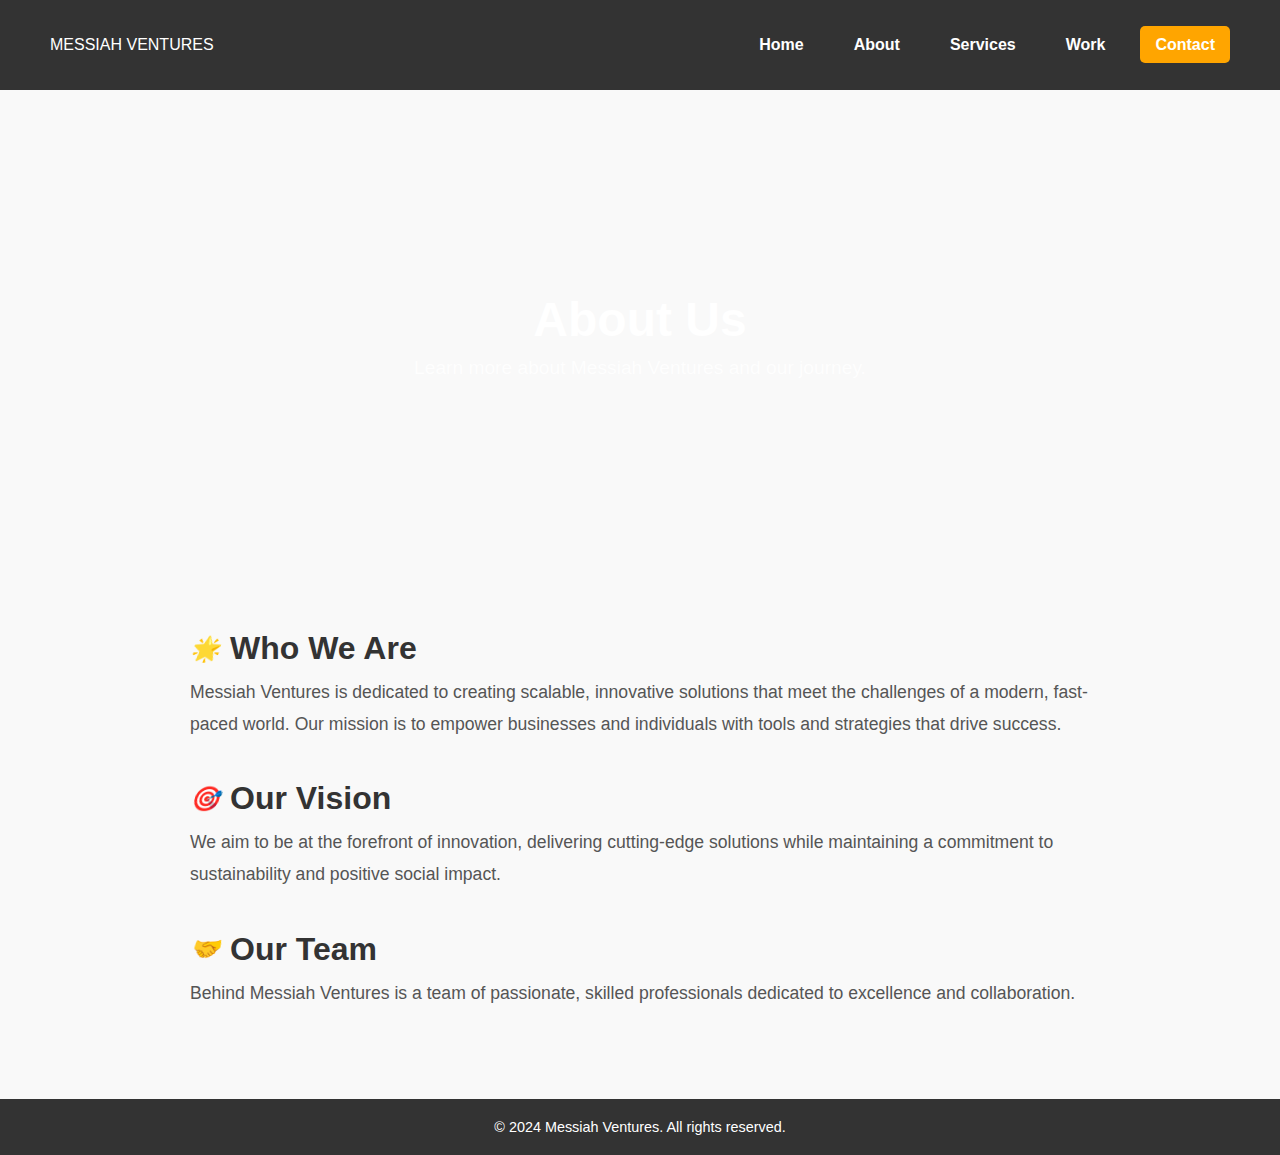
==== about.html @ 1e589e47 "Update about.html" ====
<!DOCTYPE html>
<html lang="en">
<head>
    <meta charset="UTF-8">
    <meta name="viewport" content="width=device-width, initial-scale=1.0">
    <title>About - Messiah Ventures</title>
    <style>
        /* General Styles */
        body {
            font-family: 'Poppins', sans-serif;
            margin: 0;
            padding: 0;
            color: #333;
            background-color: #f9f9f9;
        }

        h1, h2, p {
            margin: 0;
        }

        a {
            text-decoration: none;
            color: inherit;
        }

        /* Navbar */
        .navbar {
            display: flex;
            justify-content: space-between;
            align-items: center;
            padding: 20px 50px;
            background-color: #333;
            color: white;
        }

        .nav-links {
            list-style: none;
            display: flex;
            gap: 20px;
        }

        .nav-links li {
            margin: 0;
        }

        .nav-links a {
            color: white;
            font-weight: 600;
            padding: 10px 15px;
            border-radius: 5px;
            transition: background-color 0.3s;
        }

        .nav-links a:hover {
            background-color: rgba(255, 255, 255, 0.2);
        }

        .contact-button {
            background-color: orange;
            color: black;
            font-weight: 700;
        }

        .contact-button:hover {
            background-color: darkorange;
        }

        /* About Banner */
        .about-banner {
            background: url('crypto.jpeg') no-repeat center center/cover;
            height: 50vh;
            display: flex;
            align-items: center;
            justify-content: center;
            color: white;
            text-align: center;
            padding: 20px;
        }

        .about-banner .banner-content h1 {
            font-size: 3rem;
            font-weight: 700;
            margin-bottom: 10px;
        }

        .about-banner .banner-content p {
            font-size: 1.2rem;
            opacity: 0.9;
        }

        /* About Content */
        .about-content {
            padding: 50px 20px;
            max-width: 900px;
            margin: 0 auto;
        }

        .content-block {
            margin-bottom: 40px;
            text-align: left;
        }

        .content-block h2 {
            font-size: 2rem;
            color: #333;
            margin-bottom: 10px;
            display: flex;
            align-items: center;
            gap: 10px;
        }

        .content-block p {
            font-size: 1.1rem;
            line-height: 1.8;
            color: #555;
        }

        /* Icon Style */
        .icon {
            font-size: 1.5rem;
            color: orange;
            vertical-align: middle;
        }

        /* Footer */
        footer {
            text-align: center;
            padding: 20px;
            background-color: #333;
            color: white;
            font-size: 0.9em;
        }
    </style>
</head>
<body>
    <header>
        <nav class="navbar">
            <div class="logo">MESSIAH VENTURES</div>
            <ul class="nav-links">
                <li><a href="index.html">Home</a></li>
                <li><a href="about.html" class="active">About</a></li>
                <li><a href="services.html">Services</a></li>
                <li><a href="work.html">Work</a></li>
                <li><a href="contact.html" class="contact-button">Contact</a></li>
            </ul>
        </nav>
    </header>
    <section class="about-banner">
        <div class="banner-content">
            <h1>About Us</h1>
            <p>Learn more about Messiah Ventures and our journey.</p>
        </div>
    </section>
    <main>
        <section class="about-content">
            <div class="content-block">
                <h2><i class="icon">🌟</i> Who We Are</h2>
                <p>
                    Messiah Ventures is dedicated to creating scalable, innovative solutions that meet the challenges of a modern, fast-paced world.
                    Our mission is to empower businesses and individuals with tools and strategies that drive success.
                </p>
            </div>
            <div class="content-block">
                <h2><i class="icon">🎯</i> Our Vision</h2>
                <p>
                    We aim to be at the forefront of innovation, delivering cutting-edge solutions while maintaining a commitment to sustainability and positive social impact.
                </p>
            </div>
            <div class="content-block">
                <h2><i class="icon">🤝</i> Our Team</h2>
                <p>
                    Behind Messiah Ventures is a team of passionate, skilled professionals dedicated to excellence and collaboration.
                </p>
            </div>
        </section>
    </main>
    <footer>
        <p>&copy; 2024 Messiah Ventures. All rights reserved.</p>
    </footer>
</body>
</html>
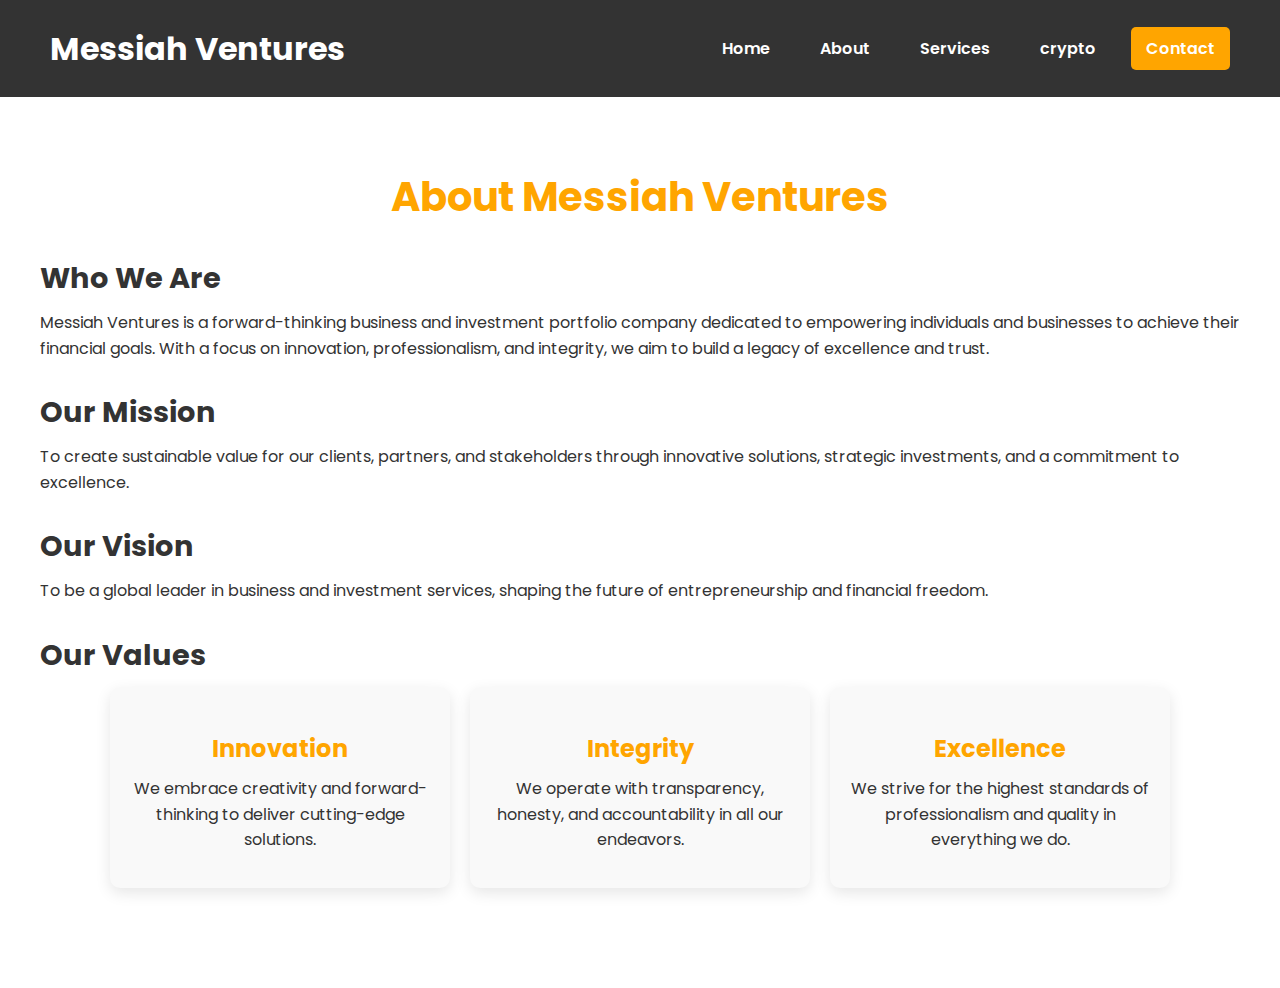
==== commit a8ca6ff8: "Update about.html" ====
--- a/about.html
+++ b/about.html
@@ -3,7 +3,8 @@
 <head>
     <meta charset="UTF-8">
     <meta name="viewport" content="width=device-width, initial-scale=1.0">
-    <title>About - Messiah Ventures</title>
+    <title>About Us</title>
+    <link href="https://fonts.googleapis.com/css2?family=Poppins:wght@400;600;700&display=swap" rel="stylesheet">
     <style>
         /* General Styles */
         body {
@@ -11,7 +12,6 @@
             margin: 0;
             padding: 0;
             color: #333;
-            background-color: #f9f9f9;
         }
 
         h1, h2, p {
@@ -20,7 +20,11 @@
 
         a {
             text-decoration: none;
-            color: inherit;
+            color: orange;
+        }
+
+        a:hover {
+            color: darkorange;
         }
 
         /* Navbar */
@@ -53,129 +57,118 @@
 
         .nav-links a:hover {
             background-color: rgba(255, 255, 255, 0.2);
+            color: white;
         }
 
+        .about-container {
+            max-width: 1200px;
+            margin: 50px auto;
+            padding: 20px;
+            text-align: center;
+        }
+
+        .about-container h1 {
+            font-size: 2.5rem;
+            margin-bottom: 20px;
+            color: orange;
+        }
+
+        .about-section {
+            margin: 30px 0;
+            text-align: left;
+        }
+
+        .about-section h2 {
+            font-size: 1.8rem;
+            margin-bottom: 10px;
+            color: #333;
+        }
+
+        .about-section p {
+            font-size: 1rem;
+            line-height: 1.6rem;
+            margin-bottom: 15px;
+        }
+
+        .about-values {
+            display: flex;
+            flex-wrap: wrap;
+            gap: 20px;
+            justify-content: center;
+        }
+
+        .value-box {
+            background-color: #f9f9f9;
+            padding: 20px;
+            border-radius: 10px;
+            box-shadow: 0 5px 15px rgba(0, 0, 0, 0.1);
+            flex: 1 1 300px;
+            max-width: 300px;
+            text-align: center;
+        }
+
+        .value-box h3 {
+            font-size: 1.5rem;
+            margin-bottom: 10px;
+            color: orange;
+        }
+
+        .value-box p {
+            font-size: 1rem;
+        }
         .contact-button {
             background-color: orange;
             color: black;
             font-weight: 700;
         }
-
+        
         .contact-button:hover {
             background-color: darkorange;
-        }
-
-        /* About Banner */
-        .about-banner {
-            background: url('crypto.jpeg') no-repeat center center/cover;
-            height: 50vh;
-            display: flex;
-            align-items: center;
-            justify-content: center;
-            color: white;
-            text-align: center;
-            padding: 20px;
-        }
-
-        .about-banner .banner-content h1 {
-            font-size: 3rem;
-            font-weight: 700;
-            margin-bottom: 10px;
-        }
-
-        .about-banner .banner-content p {
-            font-size: 1.2rem;
-            opacity: 0.9;
-        }
-
-        /* About Content */
-        .about-content {
-            padding: 50px 20px;
-            max-width: 900px;
-            margin: 0 auto;
-        }
-
-        .content-block {
-            margin-bottom: 40px;
-            text-align: left;
-        }
-
-        .content-block h2 {
-            font-size: 2rem;
-            color: #333;
-            margin-bottom: 10px;
-            display: flex;
-            align-items: center;
-            gap: 10px;
-        }
-
-        .content-block p {
-            font-size: 1.1rem;
-            line-height: 1.8;
-            color: #555;
-        }
-
-        /* Icon Style */
-        .icon {
-            font-size: 1.5rem;
-            color: orange;
-            vertical-align: middle;
-        }
-
-        /* Footer */
-        footer {
-            text-align: center;
-            padding: 20px;
-            background-color: #333;
-            color: white;
-            font-size: 0.9em;
         }
     </style>
 </head>
 <body>
-    <header>
-        <nav class="navbar">
-            <div class="logo">MESSIAH VENTURES</div>
-            <ul class="nav-links">
-                <li><a href="index.html">Home</a></li>
-                <li><a href="about.html" class="active">About</a></li>
-                <li><a href="services.html">Services</a></li>
-                <li><a href="work.html">Work</a></li>
-                <li><a href="contact.html" class="contact-button">Contact</a></li>
-            </ul>
-        </nav>
-    </header>
-    <section class="about-banner">
-        <div class="banner-content">
-            <h1>About Us</h1>
-            <p>Learn more about Messiah Ventures and our journey.</p>
+    <div class="navbar">
+        <h1>Messiah Ventures</h1>
+        <ul class="nav-links">
+            <li><a href="index.html">Home</a></li>
+            <li><a href="about.html">About</a></li>
+            <li><a href="services.html">Services</a></li>
+            <li><a href="crypto.html">crypto</a></li>
+            <li><a href="contact.html" class="contact-button">Contact</a></li>
+        </ul>
+    </div>
+    <div class="about-container">
+        <h1>About Messiah Ventures</h1>
+        <div class="about-section">
+            <h2>Who We Are</h2>
+            <p>Messiah Ventures is a forward-thinking business and investment portfolio company dedicated to empowering individuals and businesses to achieve their financial goals. With a focus on innovation, professionalism, and integrity, we aim to build a legacy of excellence and trust.</p>
         </div>
-    </section>
-    <main>
-        <section class="about-content">
-            <div class="content-block">
-                <h2><i class="icon">🌟</i> Who We Are</h2>
-                <p>
-                    Messiah Ventures is dedicated to creating scalable, innovative solutions that meet the challenges of a modern, fast-paced world.
-                    Our mission is to empower businesses and individuals with tools and strategies that drive success.
-                </p>
+        <div class="about-section">
+            <h2>Our Mission</h2>
+            <p>To create sustainable value for our clients, partners, and stakeholders through innovative solutions, strategic investments, and a commitment to excellence.</p>
+        </div>
+        <div class="about-section">
+            <h2>Our Vision</h2>
+            <p>To be a global leader in business and investment services, shaping the future of entrepreneurship and financial freedom.</p>
+        </div>
+        <div class="about-section">
+            <h2>Our Values</h2>
+            <div class="about-values">
+                <div class="value-box">
+                    <h3>Innovation</h3>
+                    <p>We embrace creativity and forward-thinking to deliver cutting-edge solutions.</p>
+                </div>
+                <div class="value-box">
+                    <h3>Integrity</h3>
+                    <p>We operate with transparency, honesty, and accountability in all our endeavors.</p>
+                </div>
+                <div class="value-box">
+                    <h3>Excellence</h3>
+                    <p>We strive for the highest standards of professionalism and quality in everything we do.</p>
+                </div>
             </div>
-            <div class="content-block">
-                <h2><i class="icon">🎯</i> Our Vision</h2>
-                <p>
-                    We aim to be at the forefront of innovation, delivering cutting-edge solutions while maintaining a commitment to sustainability and positive social impact.
-                </p>
-            </div>
-            <div class="content-block">
-                <h2><i class="icon">🤝</i> Our Team</h2>
-                <p>
-                    Behind Messiah Ventures is a team of passionate, skilled professionals dedicated to excellence and collaboration.
-                </p>
-            </div>
-        </section>
-    </main>
-    <footer>
-        <p>&copy; 2024 Messiah Ventures. All rights reserved.</p>
-    </footer>
+        </div>
+    </div>
 </body>
 </html>
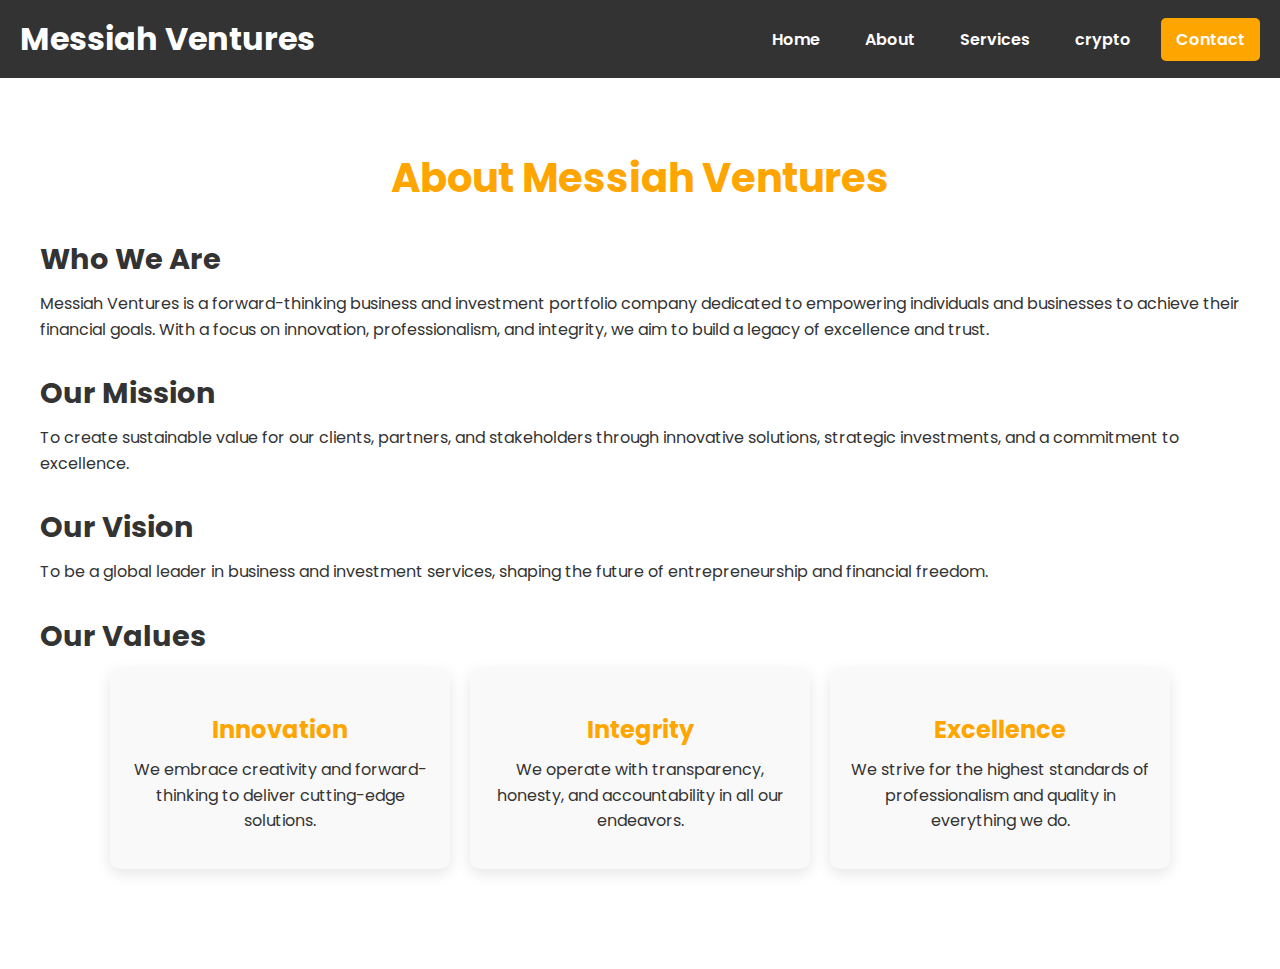
==== commit 8d843373: "Update about.html" ====
--- a/about.html
+++ b/about.html
@@ -125,7 +125,107 @@
         .contact-button:hover {
             background-color: darkorange;
         }
-    </style>
+    
+/* Responsive Design with Media Queries */
+@media (max-width: 1024px) {
+    .hero-content h1 {
+        font-size: 2rem;
+    }
+    .service-box {
+        flex: 1 1 calc(50% - 20px);
+        max-width: calc(50% - 20px);
+    }
+}
+
+@media (max-width: 768px) {
+    .hero {
+        height: 60vh;
+    }
+    .hero-content h1 {
+        font-size: 1.8rem;
+    }
+    .service-box {
+        flex: 1 1 100%;
+        max-width: 100%;
+    }
+    .navbar {
+        flex-direction: column;
+        align-items: flex-start;
+        padding: 10px;
+    }
+    .nav-links {
+        flex-direction: column;
+        gap: 10px;
+    }
+}
+        /* Navbar General Styles */
+.navbar {
+    display: flex;
+    justify-content: space-between;
+    align-items: center;
+    padding: 15px 20px;
+    background-color: #333;
+    color: white;
+    flex-wrap: wrap; /* Allow wrapping for small screens */
+}
+
+.nav-links {
+    list-style: none;
+    display: flex;
+    gap: 15px;
+    flex-wrap: wrap; /* Wrap links for smaller screens */
+    margin: 0;
+    padding: 0;
+}
+
+.nav-links a {
+    color: white;
+    font-weight: 600;
+    padding: 10px 15px;
+    border-radius: 5px;
+    text-decoration: none;
+    transition: background-color 0.3s;
+}
+
+.nav-links a:hover {
+    background-color: rgba(255, 255, 255, 0.2);
+}
+
+.contact-button {
+    background-color: orange;
+    color: black;
+    font-weight: 700;
+    padding: 10px 15px;
+    border-radius: 5px;
+}
+
+.contact-button:hover {
+    background-color: darkorange;
+}
+
+/* Responsive Navbar */
+@media (max-width: 768px) {
+    .navbar {
+        flex-direction: column; /* Stack navbar items vertically */
+        align-items: flex-start; /* Align links to the left */
+        padding: 10px;
+    }
+
+    .nav-links {
+        flex-direction: column; /* Stack links vertically */
+        width: 100%; /* Take full width */
+    }
+
+    .nav-links a {
+        display: block; /* Ensure links are block-level */
+        width: 100%; /* Make them stretch across the navbar */
+        text-align: left; /* Align text to the left */
+        padding: 10px;
+    }
+}
+
+
+</style>
 </head>
 <body>
     <div class="navbar">
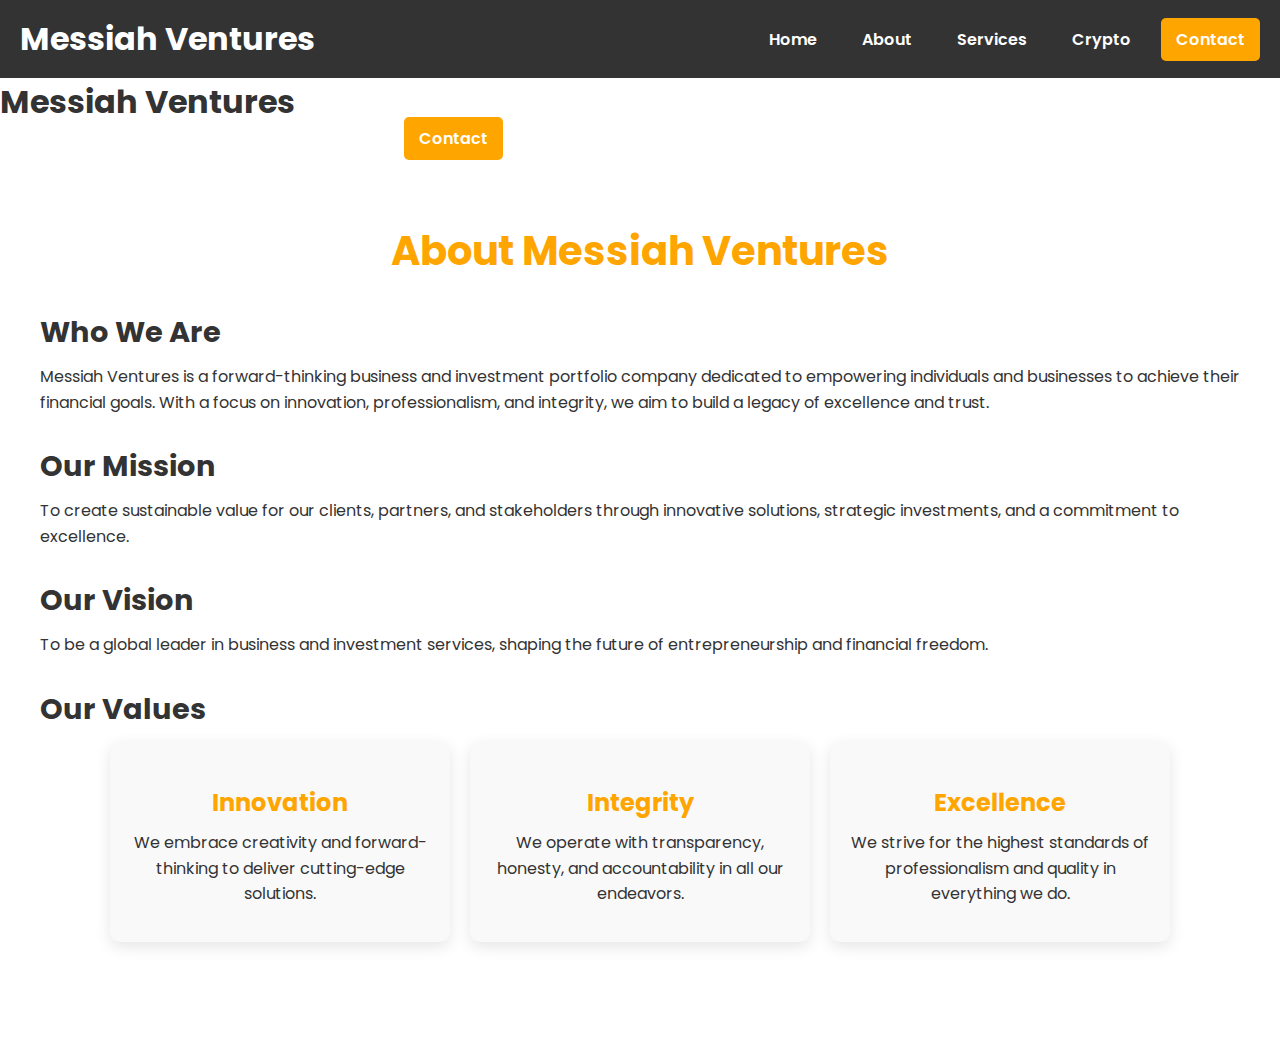
==== commit 3255cccd: "Update about.html" ====
--- a/about.html
+++ b/about.html
@@ -126,39 +126,7 @@
             background-color: darkorange;
         }
     
-/* Responsive Design with Media Queries */
-@media (max-width: 1024px) {
-    .hero-content h1 {
-        font-size: 2rem;
-    }
-    .service-box {
-        flex: 1 1 calc(50% - 20px);
-        max-width: calc(50% - 20px);
-    }
-}
-
-@media (max-width: 768px) {
-    .hero {
-        height: 60vh;
-    }
-    .hero-content h1 {
-        font-size: 1.8rem;
-    }
-    .service-box {
-        flex: 1 1 100%;
-        max-width: 100%;
-    }
-    .navbar {
-        flex-direction: column;
-        align-items: flex-start;
-        padding: 10px;
-    }
-    .nav-links {
-        flex-direction: column;
-        gap: 10px;
-    }
-}
-        /* Navbar General Styles */
+/* Navbar General Styles */
 .navbar {
     display: flex;
     justify-content: space-between;
@@ -166,14 +134,12 @@
     padding: 15px 20px;
     background-color: #333;
     color: white;
-    flex-wrap: wrap; /* Allow wrapping for small screens */
 }
 
 .nav-links {
     list-style: none;
     display: flex;
     gap: 15px;
-    flex-wrap: wrap; /* Wrap links for smaller screens */
     margin: 0;
     padding: 0;
 }
@@ -195,40 +161,63 @@
     background-color: orange;
     color: black;
     font-weight: 700;
-    padding: 10px 15px;
-    border-radius: 5px;
 }
 
 .contact-button:hover {
     background-color: darkorange;
 }
 
-/* Responsive Navbar */
+/* Hamburger Button */
+.hamburger {
+    display: none;
+    background: none;
+    border: none;
+    color: white;
+    font-size: 1.5rem;
+    cursor: pointer;
+}
+
+/* Responsive Styles */
 @media (max-width: 768px) {
-    .navbar {
-        flex-direction: column; /* Stack navbar items vertically */
-        align-items: flex-start; /* Align links to the left */
+    .hamburger {
+        display: block; /* Show hamburger menu on mobile */
+    }
+
+    .nav-links {
+        display: none; /* Hide links initially */
+        flex-direction: column; /* Stack links vertically */
+        gap: 10px;
+        background-color: #333;
+        position: absolute;
+        top: 60px;
+        left: 0;
+        width: 100%;
         padding: 10px;
     }
 
-    .nav-links {
-        flex-direction: column; /* Stack links vertically */
-        width: 100%; /* Take full width */
-    }
-
-    .nav-links a {
-        display: block; /* Ensure links are block-level */
-        width: 100%; /* Make them stretch across the navbar */
-        text-align: left; /* Align text to the left */
-        padding: 10px;
-    }
-}
-
+    .nav-links.show {
+        display: flex; /* Show links when toggled */
+    }
+}
 
 </style>
 </head>
 <body>
-    <div class="navbar">
+    
+<div class="navbar">
+    <h1 class="logo">Messiah Ventures</h1>
+    <!-- Hamburger Menu Button -->
+    <button class="hamburger" onclick="toggleMenu()">☰</button>
+    <!-- Navbar Links -->
+    <ul class="nav-links">
+        <li><a href="index.html">Home</a></li>
+        <li><a href="about.html">About</a></li>
+        <li><a href="services.html">Services</a></li>
+        <li><a href="crypto.html">Crypto</a></li>
+        <li><a href="contact.html" class="contact-button">Contact</a></li>
+    </ul>
+</div>
+
         <h1>Messiah Ventures</h1>
         <ul class="nav-links">
             <li><a href="index.html">Home</a></li>
@@ -270,5 +259,13 @@
             </div>
         </div>
     </div>
+
+<script>
+    function toggleMenu() {
+        const navLinks = document.querySelector('.nav-links');
+        navLinks.classList.toggle('show');
+    }
+</script>
+
 </body>
 </html>
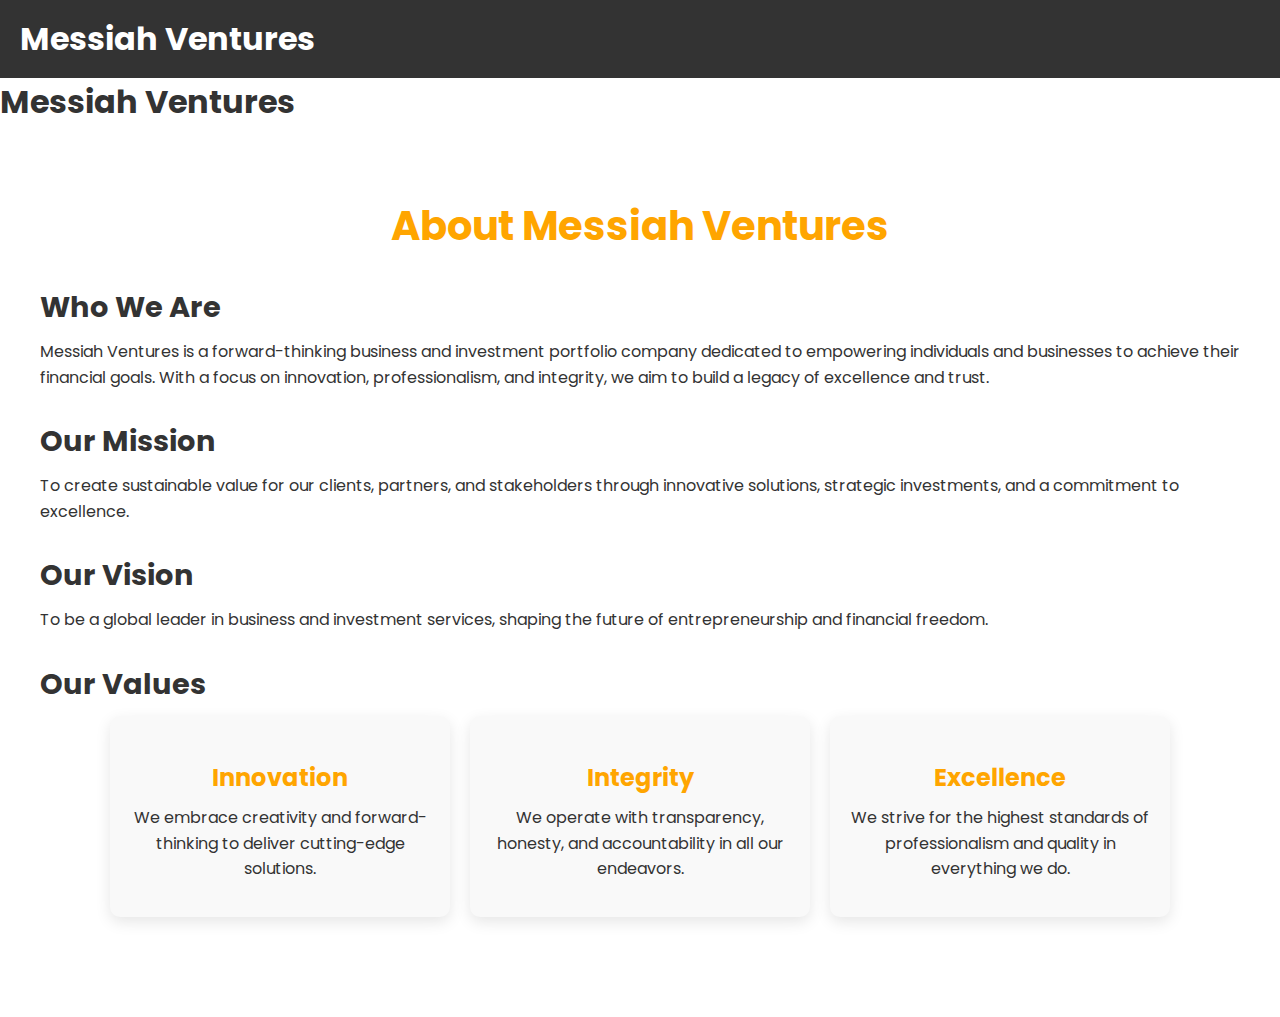
==== commit 4404417a: "Update about.html" ====
--- a/about.html
+++ b/about.html
@@ -138,17 +138,25 @@
 
 .nav-links {
     list-style: none;
-    display: flex;
-    gap: 15px;
-    margin: 0;
-    padding: 0;
+    display: none; /* Hidden by default */
+    flex-direction: column; /* Stack links vertically for mobile */
+    gap: 10px;
+    background-color: #333;
+    position: absolute;
+    top: 60px;
+    left: 0;
+    width: 100%;
+    padding: 10px;
+}
+
+.nav-links.show {
+    display: flex; /* Show when toggled */
 }
 
 .nav-links a {
     color: white;
     font-weight: 600;
     padding: 10px 15px;
-    border-radius: 5px;
     text-decoration: none;
     transition: background-color 0.3s;
 }
@@ -161,6 +169,7 @@
     background-color: orange;
     color: black;
     font-weight: 700;
+    text-align: center;
 }
 
 .contact-button:hover {
@@ -169,7 +178,7 @@
 
 /* Hamburger Button */
 .hamburger {
-    display: none;
+    display: none; /* Hidden on desktop */
     background: none;
     border: none;
     color: white;
@@ -180,19 +189,11 @@
 /* Responsive Styles */
 @media (max-width: 768px) {
     .hamburger {
-        display: block; /* Show hamburger menu on mobile */
+        display: block; /* Show hamburger button on mobile */
     }
 
     .nav-links {
-        display: none; /* Hide links initially */
-        flex-direction: column; /* Stack links vertically */
-        gap: 10px;
-        background-color: #333;
-        position: absolute;
-        top: 60px;
-        left: 0;
-        width: 100%;
-        padding: 10px;
+        display: none; /* Hidden initially */
     }
 
     .nav-links.show {
@@ -265,6 +266,14 @@
         const navLinks = document.querySelector('.nav-links');
         navLinks.classList.toggle('show');
     }
+
+    // Close the menu when a link is clicked
+    document.querySelectorAll('.nav-links a').forEach(link => {
+        link.addEventListener('click', () => {
+            const navLinks = document.querySelector('.nav-links');
+            navLinks.classList.remove('show'); // Remove 'show' class
+        });
+    });
 </script>
 
 </body>
